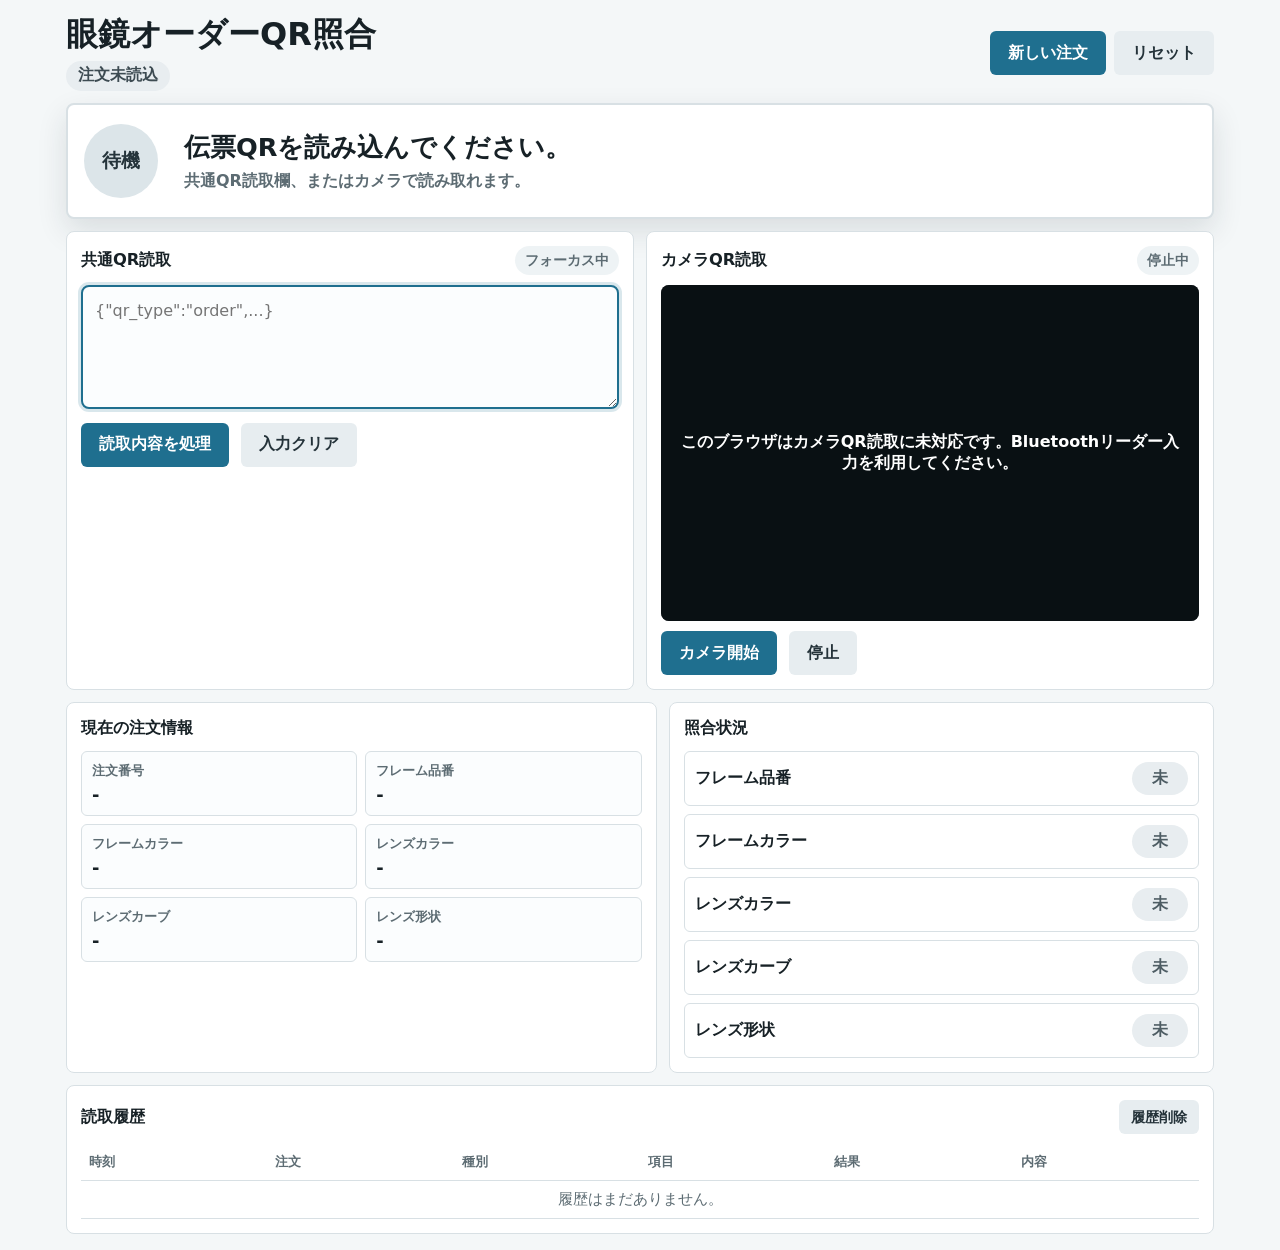
==== index.html @ 0cf65cbd "Build QR verification web app" ====
<!doctype html>
<html lang="ja">
  <head>
    <meta charset="utf-8">
    <meta name="viewport" content="width=device-width, initial-scale=1">
    <title>眼鏡オーダーQR照合アプリ</title>
    <link rel="stylesheet" href="styles.css">
  </head>
  <body>
    <main class="app-shell">
      <header class="top-bar">
        <div>
          <h1>眼鏡オーダーQR照合</h1>
          <p id="completionBadge" class="completion-badge idle">注文未読込</p>
        </div>
        <div class="top-actions">
          <button id="switchOrderButton" type="button">新しい注文</button>
          <button id="resetButton" type="button" class="secondary">リセット</button>
        </div>
      </header>

      <section id="resultPanel" class="result-panel neutral" aria-live="polite">
        <div class="result-mark" id="resultMark">待機</div>
        <div>
          <p id="resultTitle">伝票QRを読み込んでください。</p>
          <p id="resultDetail">共通QR読取欄、またはカメラで読み取れます。</p>
        </div>
      </section>

      <section class="scanner-layout">
        <div class="scan-card">
          <div class="section-head">
            <h2>共通QR読取</h2>
            <span id="focusState">入力待ち</span>
          </div>
          <textarea
            id="qrInput"
            rows="4"
            autocomplete="off"
            autocapitalize="off"
            spellcheck="false"
            inputmode="text"
            placeholder='{"qr_type":"order",...}'
            aria-label="共通QR読取欄"
          ></textarea>
          <div class="button-row">
            <button id="processInputButton" type="button">読取内容を処理</button>
            <button id="clearInputButton" type="button" class="secondary">入力クリア</button>
          </div>
        </div>

        <div class="scan-card camera-card">
          <div class="section-head">
            <h2>カメラQR読取</h2>
            <span id="cameraState">停止中</span>
          </div>
          <div class="camera-frame">
            <video id="cameraVideo" playsinline muted></video>
            <canvas id="cameraCanvas" hidden></canvas>
            <div id="cameraOverlay">カメラ未起動</div>
          </div>
          <div class="button-row">
            <button id="startCameraButton" type="button">カメラ開始</button>
            <button id="stopCameraButton" type="button" class="secondary">停止</button>
          </div>
        </div>
      </section>

      <section class="content-grid">
        <article class="order-panel">
          <h2>現在の注文情報</h2>
          <dl id="orderDetails" class="order-details">
            <div><dt>注文番号</dt><dd>-</dd></div>
            <div><dt>フレーム品番</dt><dd>-</dd></div>
            <div><dt>フレームカラー</dt><dd>-</dd></div>
            <div><dt>レンズカラー</dt><dd>-</dd></div>
            <div><dt>レンズカーブ</dt><dd>-</dd></div>
            <div><dt>レンズ形状</dt><dd>-</dd></div>
          </dl>
        </article>

        <article class="status-panel">
          <h2>照合状況</h2>
          <ul id="checkList" class="check-list"></ul>
        </article>
      </section>

      <section class="history-panel">
        <div class="section-head">
          <h2>読取履歴</h2>
          <button id="clearHistoryButton" type="button" class="secondary small">履歴削除</button>
        </div>
        <div class="history-table-wrap">
          <table>
            <thead>
              <tr>
                <th>時刻</th>
                <th>注文</th>
                <th>種別</th>
                <th>項目</th>
                <th>結果</th>
                <th>内容</th>
              </tr>
            </thead>
            <tbody id="historyBody">
              <tr><td colspan="6" class="empty">履歴はまだありません。</td></tr>
            </tbody>
          </table>
        </div>
      </section>
    </main>

    <div id="confirmModal" class="modal" hidden>
      <div class="modal-body" role="dialog" aria-modal="true" aria-labelledby="modalTitle">
        <h2 id="modalTitle">注文切替の確認</h2>
        <p id="modalMessage"></p>
        <div class="button-row end">
          <button id="cancelSwitchButton" type="button" class="secondary">キャンセル</button>
          <button id="confirmSwitchButton" type="button">切り替える</button>
        </div>
      </div>
    </div>

    <script src="app.js"></script>
  </body>
</html>
---- styles.css ----
:root {
  color-scheme: light;
  --bg: #f4f7f8;
  --surface: #ffffff;
  --line: #d8e0e4;
  --text: #172126;
  --muted: #5d6c73;
  --ok: #0f8f4f;
  --ok-bg: #e5f7ed;
  --ng: #c72f2f;
  --ng-bg: #fde8e8;
  --warn: #a76300;
  --warn-bg: #fff3d8;
  --info: #2368a2;
  --info-bg: #e8f2fb;
  --shadow: 0 12px 30px rgba(24, 39, 47, 0.12);
}

* {
  box-sizing: border-box;
}

[hidden] {
  display: none !important;
}

body {
  margin: 0;
  background: var(--bg);
  color: var(--text);
  font-family: system-ui, -apple-system, BlinkMacSystemFont, "Segoe UI", sans-serif;
}

button,
textarea {
  font: inherit;
}

button {
  min-height: 44px;
  border: 0;
  border-radius: 6px;
  padding: 0 18px;
  background: #1f6f8f;
  color: #fff;
  font-weight: 700;
  cursor: pointer;
}

button:hover {
  filter: brightness(0.96);
}

button:active {
  transform: translateY(1px);
}

button.secondary {
  background: #e7edf0;
  color: #243239;
}

button.small {
  min-height: 34px;
  padding: 0 12px;
  font-size: 0.9rem;
}

.app-shell {
  width: min(1180px, 100%);
  margin: 0 auto;
  padding: 16px;
}

.top-bar,
.section-head,
.button-row,
.content-grid,
.scanner-layout {
  display: flex;
  gap: 12px;
}

.top-bar {
  align-items: center;
  justify-content: space-between;
  margin-bottom: 12px;
}

.top-bar h1 {
  margin: 0;
  font-size: clamp(1.35rem, 4vw, 2rem);
  line-height: 1.15;
}

.top-actions {
  display: flex;
  flex-wrap: wrap;
  justify-content: flex-end;
  gap: 8px;
}

.completion-badge {
  display: inline-flex;
  align-items: center;
  min-height: 30px;
  margin: 8px 0 0;
  border-radius: 999px;
  padding: 0 12px;
  font-weight: 800;
}

.completion-badge.idle {
  background: #e8edf0;
  color: #3d4b52;
}

.completion-badge.pending {
  background: var(--info-bg);
  color: var(--info);
}

.completion-badge.complete {
  background: var(--ok-bg);
  color: var(--ok);
}

.result-panel {
  display: grid;
  grid-template-columns: 86px 1fr;
  gap: 14px;
  align-items: center;
  min-height: 116px;
  margin-bottom: 12px;
  border: 2px solid var(--line);
  border-radius: 8px;
  padding: 16px;
  background: var(--surface);
  box-shadow: var(--shadow);
}

.result-panel.ok {
  border-color: var(--ok);
  background: var(--ok-bg);
}

.result-panel.ng,
.result-panel.error {
  border-color: var(--ng);
  background: var(--ng-bg);
}

.result-panel.warn {
  border-color: var(--warn);
  background: var(--warn-bg);
}

.result-panel.info {
  border-color: var(--info);
  background: var(--info-bg);
}

.result-mark {
  display: grid;
  place-items: center;
  width: 74px;
  height: 74px;
  border-radius: 50%;
  background: #dce5e9;
  color: #25343b;
  font-size: 1.18rem;
  font-weight: 900;
}

.ok .result-mark {
  background: var(--ok);
  color: #fff;
}

.ng .result-mark,
.error .result-mark {
  background: var(--ng);
  color: #fff;
}

.warn .result-mark {
  background: var(--warn);
  color: #fff;
}

.info .result-mark {
  background: var(--info);
  color: #fff;
}

.result-panel p {
  margin: 0;
}

#resultTitle {
  font-size: clamp(1.1rem, 3.5vw, 1.6rem);
  font-weight: 900;
}

#resultDetail {
  margin-top: 6px;
  color: var(--muted);
  font-weight: 600;
}

.scanner-layout {
  align-items: stretch;
  margin-bottom: 12px;
}

.scan-card,
.order-panel,
.status-panel,
.history-panel {
  border: 1px solid var(--line);
  border-radius: 8px;
  background: var(--surface);
}

.scan-card {
  flex: 1 1 0;
  min-width: 0;
  padding: 14px;
}

.section-head {
  align-items: center;
  justify-content: space-between;
  margin-bottom: 10px;
}

h2 {
  margin: 0;
  font-size: 1.02rem;
}

.section-head span {
  border-radius: 999px;
  background: #eef3f5;
  padding: 5px 10px;
  color: var(--muted);
  font-size: 0.88rem;
  font-weight: 700;
}

textarea {
  width: 100%;
  min-height: 116px;
  resize: vertical;
  border: 2px solid #aab7bd;
  border-radius: 8px;
  padding: 12px;
  background: #fbfdfe;
  color: var(--text);
  outline: none;
  line-height: 1.5;
}

textarea:focus {
  border-color: #1f6f8f;
  box-shadow: 0 0 0 3px rgba(31, 111, 143, 0.17);
}

.button-row {
  flex-wrap: wrap;
  margin-top: 10px;
}

.button-row.end {
  justify-content: flex-end;
}

.camera-frame {
  position: relative;
  overflow: hidden;
  aspect-ratio: 16 / 10;
  min-height: 168px;
  border-radius: 8px;
  background: #0c1418;
}

video {
  width: 100%;
  height: 100%;
  object-fit: cover;
}

#cameraOverlay {
  position: absolute;
  inset: 0;
  display: grid;
  place-items: center;
  padding: 16px;
  color: #fff;
  background: rgba(9, 14, 17, 0.72);
  text-align: center;
  font-weight: 800;
}

.content-grid {
  align-items: stretch;
  margin-bottom: 12px;
}

.order-panel,
.status-panel,
.history-panel {
  padding: 14px;
}

.order-panel {
  flex: 1 1 52%;
}

.status-panel {
  flex: 1 1 48%;
}

.order-details {
  display: grid;
  grid-template-columns: repeat(2, minmax(0, 1fr));
  gap: 8px;
  margin: 12px 0 0;
}

.order-details div {
  min-width: 0;
  border: 1px solid var(--line);
  border-radius: 6px;
  padding: 10px;
  background: #fbfdfe;
}

.order-details dt {
  margin-bottom: 4px;
  color: var(--muted);
  font-size: 0.82rem;
  font-weight: 700;
}

.order-details dd {
  margin: 0;
  overflow-wrap: anywhere;
  font-size: 1.12rem;
  font-weight: 900;
}

.check-list {
  display: grid;
  gap: 8px;
  margin: 12px 0 0;
  padding: 0;
  list-style: none;
}

.check-item {
  display: grid;
  grid-template-columns: 1fr auto;
  gap: 10px;
  align-items: center;
  min-height: 48px;
  border: 1px solid var(--line);
  border-radius: 6px;
  padding: 10px;
}

.check-item strong {
  overflow-wrap: anywhere;
}

.check-item span {
  min-width: 56px;
  border-radius: 999px;
  padding: 6px 10px;
  text-align: center;
  font-weight: 900;
}

.check-item.unchecked span {
  background: #e8edf0;
  color: #4e5d64;
}

.check-item.ok span {
  background: var(--ok-bg);
  color: var(--ok);
}

.check-item.ng span {
  background: var(--ng-bg);
  color: var(--ng);
}

.history-table-wrap {
  overflow-x: auto;
}

table {
  width: 100%;
  min-width: 760px;
  border-collapse: collapse;
  font-size: 0.94rem;
}

th,
td {
  border-bottom: 1px solid var(--line);
  padding: 9px 8px;
  text-align: left;
  vertical-align: top;
}

th {
  color: var(--muted);
  font-size: 0.82rem;
}

td {
  overflow-wrap: anywhere;
}

.history-result {
  font-weight: 900;
}

.history-result.ok {
  color: var(--ok);
}

.history-result.ng,
.history-result.error {
  color: var(--ng);
}

.empty {
  color: var(--muted);
  text-align: center;
}

.modal {
  position: fixed;
  inset: 0;
  z-index: 10;
  display: grid;
  place-items: center;
  padding: 16px;
  background: rgba(10, 17, 20, 0.58);
}

.modal-body {
  width: min(520px, 100%);
  border-radius: 8px;
  background: #fff;
  padding: 18px;
  box-shadow: var(--shadow);
}

.modal-body p {
  white-space: pre-line;
  color: #324148;
  line-height: 1.6;
}

@media (max-width: 820px) {
  .top-bar,
  .scanner-layout,
  .content-grid {
    flex-direction: column;
  }

  .top-actions {
    justify-content: stretch;
  }

  .top-actions button,
  .button-row button {
    flex: 1 1 auto;
  }

  .result-panel {
    grid-template-columns: 66px 1fr;
    min-height: 96px;
    padding: 12px;
  }

  .result-mark {
    width: 58px;
    height: 58px;
    font-size: 1rem;
  }

  .order-details {
    grid-template-columns: 1fr;
  }
}
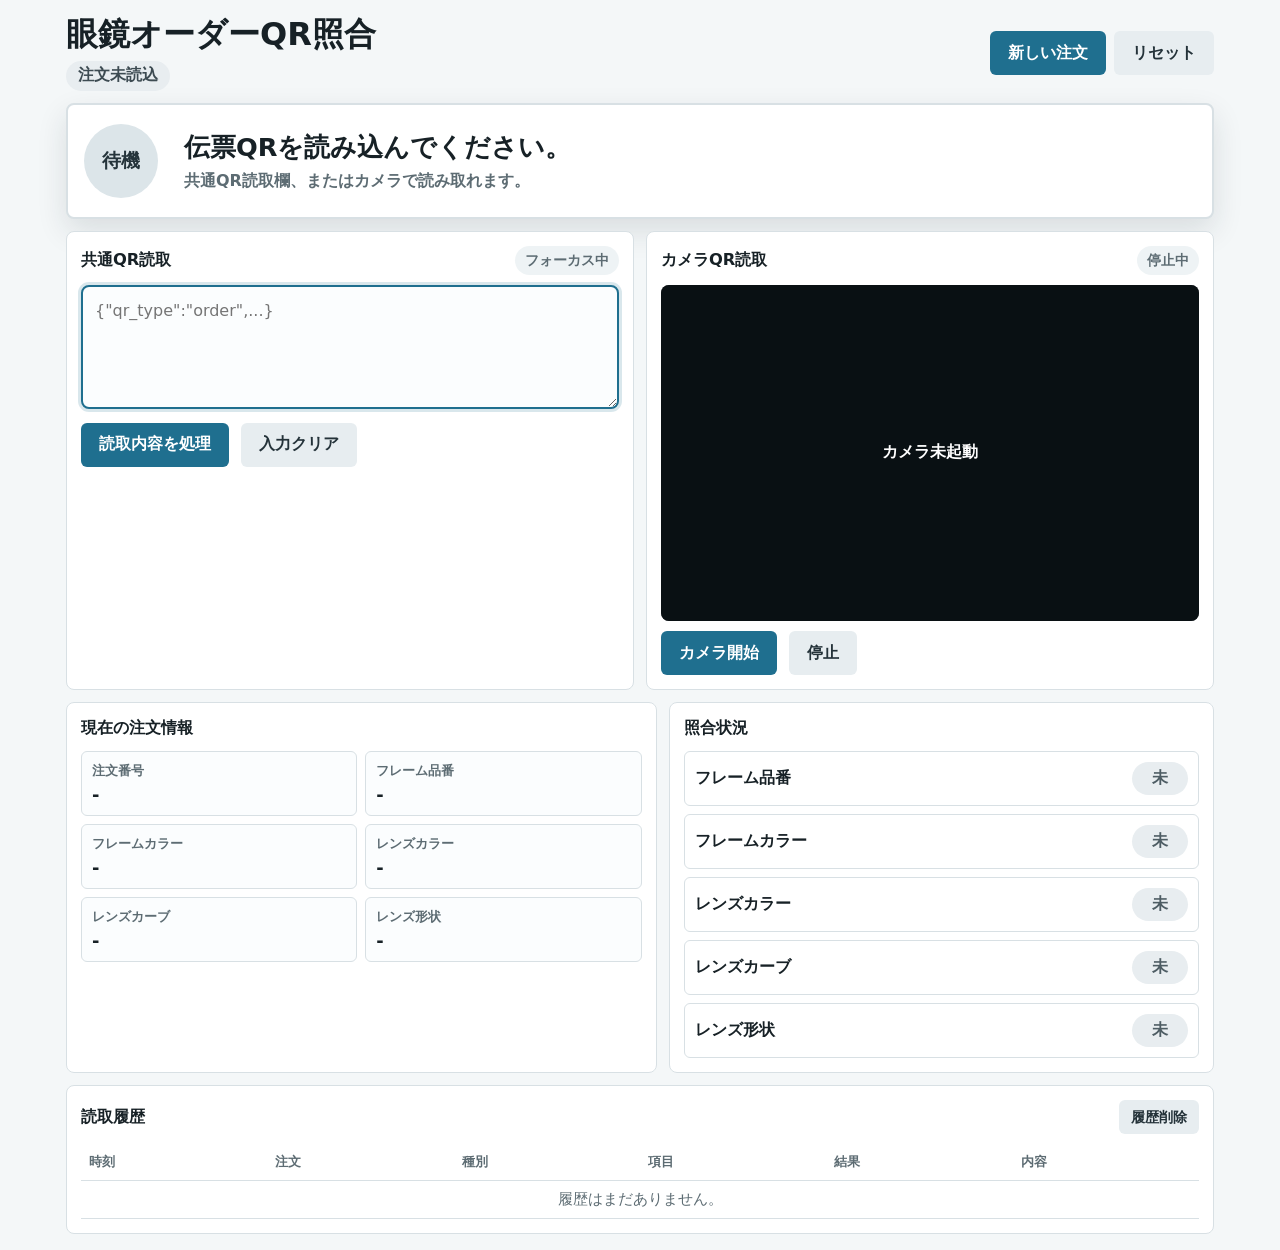
==== commit a2187b94: "Support iPhone camera QR scanning" ====
--- a/index.html
+++ b/index.html
@@ -55,7 +55,7 @@
             <span id="cameraState">停止中</span>
           </div>
           <div class="camera-frame">
-            <video id="cameraVideo" playsinline muted></video>
+            <video id="cameraVideo" playsinline muted autoplay></video>
             <canvas id="cameraCanvas" hidden></canvas>
             <div id="cameraOverlay">カメラ未起動</div>
           </div>
@@ -121,6 +121,10 @@
       </div>
     </div>
 
+    <script src="jsQR.js?v=iphone-camera-1"></script>
+    <script>
+      window.jsQR = window.jsQR || (window.exports && window.exports.jsQR);
+    </script>
     <script src="app.js"></script>
   </body>
 </html>
